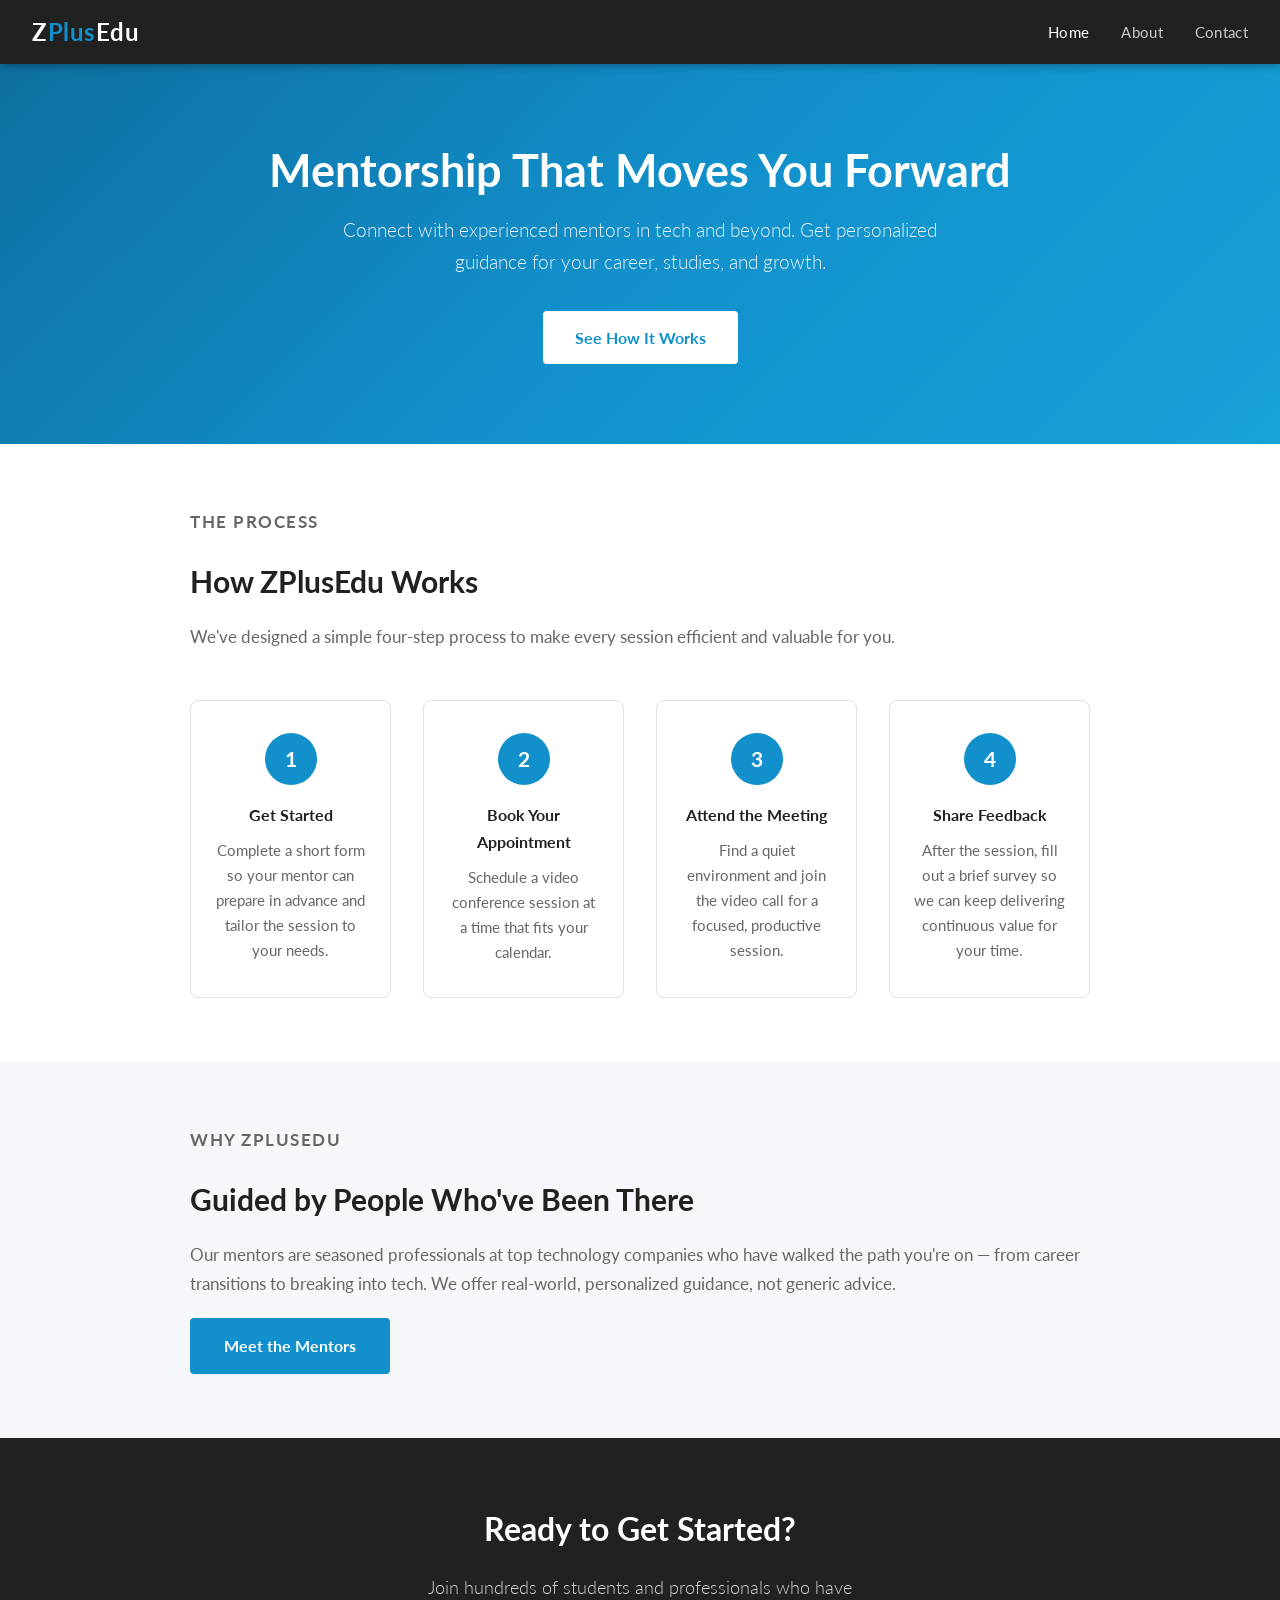
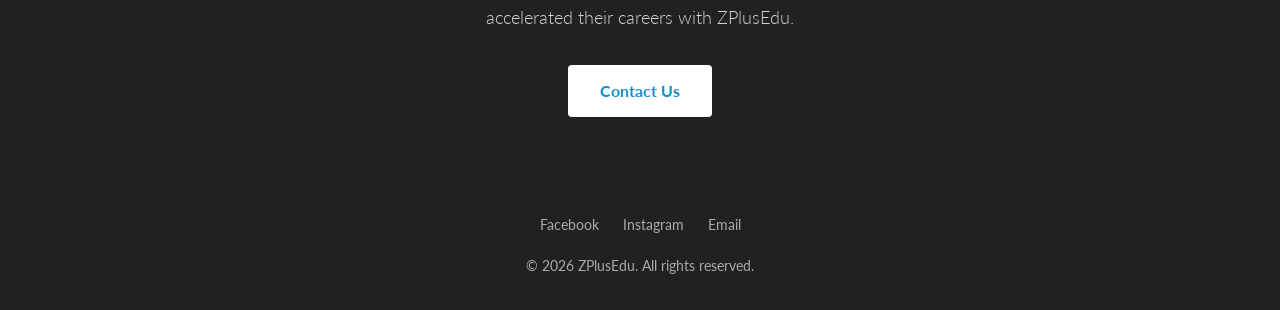
==== index.html @ 2a1ecf47 "init commit" ====
<!DOCTYPE html>
<html lang="en">
<head>
  <meta charset="UTF-8" />
  <meta name="viewport" content="width=device-width, initial-scale=1.0" />
  <title>ZPlusEdu – Mentorship for Students & Professionals</title>
  <meta name="description" content="ZPlusEdu connects students and professionals with experienced mentors for personalized guidance in tech and career development." />
  <link rel="stylesheet" href="css/style.css" />
</head>
<body>

  <!-- NAVBAR -->
  <nav class="navbar">
    <a href="index.html" class="navbar-brand">Z<span>Plus</span>Edu</a>
    <button class="hamburger" aria-label="Toggle menu">
      <span></span><span></span><span></span>
    </button>
    <ul class="nav-links">
      <li><a href="index.html" class="active">Home</a></li>
      <li><a href="about.html">About</a></li>
      <li><a href="contact.html">Contact</a></li>
    </ul>
  </nav>

  <!-- HERO -->
  <section class="hero">
    <h1>Mentorship That Moves You Forward</h1>
    <p>Connect with experienced mentors in tech and beyond. Get personalized guidance for your career, studies, and growth.</p>
    <a href="#how-it-works" class="btn btn-white">See How It Works</a>
  </section>

  <!-- HOW IT WORKS -->
  <section class="section" id="how-it-works">
    <div class="container">
      <p class="section-label">The Process</p>
      <h2>How ZPlusEdu Works</h2>
      <p>We've designed a simple four-step process to make every session efficient and valuable for you.</p>

      <div class="steps-grid">

        <div class="step-card">
          <div class="step-number">1</div>
          <h3>Get Started</h3>
          <p>Complete a short form so your mentor can prepare in advance and tailor the session to your needs.</p>
        </div>

        <div class="step-card">
          <div class="step-number">2</div>
          <h3>Book Your Appointment</h3>
          <p>Schedule a video conference session at a time that fits your calendar.</p>
        </div>

        <div class="step-card">
          <div class="step-number">3</div>
          <h3>Attend the Meeting</h3>
          <p>Find a quiet environment and join the video call for a focused, productive session.</p>
        </div>

        <div class="step-card">
          <div class="step-number">4</div>
          <h3>Share Feedback</h3>
          <p>After the session, fill out a brief survey so we can keep delivering continuous value for your time.</p>
        </div>

      </div>
    </div>
  </section>

  <!-- ABOUT SNIPPET -->
  <section class="section section-alt">
    <div class="container">
      <p class="section-label">Why ZPlusEdu</p>
      <h2>Guided by People Who've Been There</h2>
      <p>Our mentors are seasoned professionals at top technology companies who have walked the path you're on — from career transitions to breaking into tech. We offer real-world, personalized guidance, not generic advice.</p>
      <a href="about.html" class="btn btn-primary">Meet the Mentors</a>
    </div>
  </section>

  <!-- CTA -->
  <section class="cta-section">
    <h2>Ready to Get Started?</h2>
    <p>Join hundreds of students and professionals who have accelerated their careers with ZPlusEdu.</p>
    <a href="contact.html" class="btn btn-white">Contact Us</a>
  </section>

  <!-- FOOTER -->
  <footer>
    <div class="social-links">
      <a href="https://www.facebook.com/zplusedu/" target="_blank" rel="noopener">Facebook</a>
      <a href="https://www.instagram.com/zplusedu/" target="_blank" rel="noopener">Instagram</a>
      <a href="mailto:zplusedu@gmail.com">Email</a>
    </div>
    <p>&copy; 2026 ZPlusEdu. All rights reserved.</p>
  </footer>

  <script src="js/main.js"></script>
</body>
</html>
---- css/style.css ----
/* ===== ZPlusEdu - Global Styles ===== */
@import url('https://fonts.googleapis.com/css2?family=Lato:wght@300;400;700&display=swap');

:root {
  --primary: #1290CB;
  --primary-dark: #0e6fa0;
  --dark: #212121;
  --light-bg: #f5f7fa;
  --white: #ffffff;
  --gray: #666666;
  --border: #e0e0e0;
}

* {
  margin: 0;
  padding: 0;
  box-sizing: border-box;
}

body {
  font-family: 'Lato', sans-serif;
  font-weight: 400;
  color: var(--dark);
  background: var(--white);
  line-height: 1.7;
}

a {
  color: var(--primary);
  text-decoration: none;
  transition: color 0.2s;
}

a:hover {
  color: var(--primary-dark);
}

/* ===== NAVBAR ===== */
.navbar {
  background: var(--dark);
  padding: 0 2rem;
  display: flex;
  align-items: center;
  justify-content: space-between;
  height: 64px;
  position: sticky;
  top: 0;
  z-index: 100;
  box-shadow: 0 2px 8px rgba(0,0,0,0.3);
}

.navbar-brand {
  color: var(--white);
  font-size: 1.5rem;
  font-weight: 700;
  letter-spacing: 0.5px;
}

.navbar-brand span {
  color: var(--primary);
}

.nav-links {
  display: flex;
  list-style: none;
  gap: 2rem;
}

.nav-links a {
  color: #ccc;
  font-weight: 400;
  font-size: 0.95rem;
  letter-spacing: 0.3px;
  transition: color 0.2s;
}

.nav-links a:hover,
.nav-links a.active {
  color: var(--white);
}

.hamburger {
  display: none;
  flex-direction: column;
  gap: 5px;
  cursor: pointer;
  background: none;
  border: none;
  padding: 4px;
}

.hamburger span {
  display: block;
  width: 24px;
  height: 2px;
  background: var(--white);
  border-radius: 2px;
  transition: 0.3s;
}

/* ===== HERO ===== */
.hero {
  background: linear-gradient(135deg, #0e6fa0 0%, #1290CB 50%, #17a2d8 100%);
  color: var(--white);
  text-align: center;
  padding: 80px 2rem;
}

.hero h1 {
  font-size: 2.8rem;
  font-weight: 700;
  margin-bottom: 1rem;
  line-height: 1.2;
}

.hero p {
  font-size: 1.2rem;
  font-weight: 300;
  max-width: 600px;
  margin: 0 auto 2rem;
  opacity: 0.9;
}

.btn {
  display: inline-block;
  padding: 0.8rem 2rem;
  border-radius: 4px;
  font-size: 1rem;
  font-weight: 700;
  transition: all 0.2s;
  cursor: pointer;
}

.btn-white {
  background: var(--white);
  color: var(--primary);
}

.btn-white:hover {
  background: #f0f0f0;
  color: var(--primary-dark);
}

.btn-primary {
  background: var(--primary);
  color: var(--white);
  border: 2px solid var(--primary);
}

.btn-primary:hover {
  background: var(--primary-dark);
  border-color: var(--primary-dark);
  color: var(--white);
}

/* ===== SECTIONS ===== */
.section {
  padding: 64px 2rem;
}

.section-alt {
  background: var(--light-bg);
}

.container {
  max-width: 900px;
  margin: 0 auto;
}

.section-label {
  color: var(--primary);
  font-size: 0.85rem;
  font-weight: 700;
  text-transform: uppercase;
  letter-spacing: 1.5px;
  margin-bottom: 0.5rem;
}

.section h2 {
  font-size: 1.9rem;
  font-weight: 700;
  margin-bottom: 1rem;
  color: var(--dark);
}

.section p {
  color: var(--gray);
  font-size: 1.05rem;
  margin-bottom: 1.2rem;
}

/* ===== STEPS ===== */
.steps-grid {
  display: grid;
  grid-template-columns: repeat(auto-fit, minmax(200px, 1fr));
  gap: 2rem;
  margin-top: 3rem;
}

.step-card {
  background: var(--white);
  border: 1px solid var(--border);
  border-radius: 8px;
  padding: 2rem 1.5rem;
  text-align: center;
  transition: box-shadow 0.2s, transform 0.2s;
}

.step-card:hover {
  box-shadow: 0 8px 24px rgba(18,144,203,0.12);
  transform: translateY(-3px);
}

.step-number {
  width: 52px;
  height: 52px;
  border-radius: 50%;
  background: var(--primary);
  color: var(--white);
  font-size: 1.3rem;
  font-weight: 700;
  display: flex;
  align-items: center;
  justify-content: center;
  margin: 0 auto 1rem;
}

.step-card h3 {
  font-size: 1rem;
  font-weight: 700;
  margin-bottom: 0.6rem;
  color: var(--dark);
}

.step-card p {
  font-size: 0.92rem;
  color: var(--gray);
  margin: 0;
}

/* ===== CTA SECTION ===== */
.cta-section {
  background: var(--dark);
  color: var(--white);
  text-align: center;
  padding: 64px 2rem;
}

.cta-section h2 {
  font-size: 2rem;
  font-weight: 700;
  margin-bottom: 1rem;
}

.cta-section p {
  font-size: 1.1rem;
  font-weight: 300;
  opacity: 0.8;
  margin-bottom: 2rem;
  max-width: 500px;
  margin-left: auto;
  margin-right: auto;
}

/* ===== TEAM CARDS ===== */
.team-grid {
  display: grid;
  grid-template-columns: repeat(auto-fit, minmax(300px, 1fr));
  gap: 2rem;
  margin-top: 3rem;
}

.team-card {
  background: var(--white);
  border: 1px solid var(--border);
  border-radius: 8px;
  padding: 2rem;
  transition: box-shadow 0.2s;
}

.team-card:hover {
  box-shadow: 0 8px 24px rgba(0,0,0,0.08);
}

.team-avatar {
  width: 72px;
  height: 72px;
  border-radius: 50%;
  background: var(--primary);
  color: var(--white);
  font-size: 1.8rem;
  font-weight: 700;
  display: flex;
  align-items: center;
  justify-content: center;
  margin-bottom: 1rem;
}

.team-card h3 {
  font-size: 1.2rem;
  font-weight: 700;
  margin-bottom: 0.3rem;
}

.team-card blockquote {
  font-style: italic;
  color: var(--primary);
  font-size: 0.95rem;
  border-left: 3px solid var(--primary);
  padding-left: 1rem;
  margin: 1rem 0;
}

.team-card p {
  font-size: 0.95rem;
  color: var(--gray);
}

/* ===== CONTACT PAGE ===== */
.contact-grid {
  display: grid;
  grid-template-columns: 1fr 1fr;
  gap: 3rem;
  margin-top: 2rem;
}

.contact-item {
  display: flex;
  align-items: center;
  gap: 1rem;
  margin-bottom: 1.5rem;
}

.contact-icon {
  width: 44px;
  height: 44px;
  border-radius: 50%;
  background: var(--primary);
  color: var(--white);
  display: flex;
  align-items: center;
  justify-content: center;
  font-size: 1.1rem;
  flex-shrink: 0;
}

.contact-item p {
  margin: 0;
  font-size: 0.95rem;
  color: var(--gray);
}

.contact-item a {
  font-weight: 700;
  display: block;
}

.contact-form {
  background: var(--light-bg);
  padding: 2rem;
  border-radius: 8px;
}

.contact-form h3 {
  font-size: 1.2rem;
  font-weight: 700;
  margin-bottom: 1.5rem;
}

.form-group {
  margin-bottom: 1.2rem;
}

.form-group label {
  display: block;
  font-size: 0.88rem;
  font-weight: 700;
  margin-bottom: 0.4rem;
  color: var(--dark);
}

.form-group input,
.form-group textarea,
.form-group select {
  width: 100%;
  padding: 0.7rem 1rem;
  border: 1px solid var(--border);
  border-radius: 4px;
  font-family: 'Lato', sans-serif;
  font-size: 0.95rem;
  color: var(--dark);
  background: var(--white);
  transition: border-color 0.2s;
}

.form-group input:focus,
.form-group textarea:focus,
.form-group select:focus {
  outline: none;
  border-color: var(--primary);
}

.form-group textarea {
  resize: vertical;
  min-height: 120px;
}

/* ===== PAGE HERO (inner pages) ===== */
.page-hero {
  background: linear-gradient(135deg, #0e6fa0 0%, #1290CB 100%);
  color: var(--white);
  padding: 56px 2rem;
  text-align: center;
}

.page-hero h1 {
  font-size: 2.2rem;
  font-weight: 700;
  margin-bottom: 0.5rem;
}

.page-hero p {
  font-weight: 300;
  opacity: 0.85;
  font-size: 1.05rem;
}

/* ===== FOOTER ===== */
footer {
  background: var(--dark);
  color: #aaa;
  text-align: center;
  padding: 2rem;
  font-size: 0.9rem;
}

footer a {
  color: var(--primary);
}

.social-links {
  display: flex;
  justify-content: center;
  gap: 1.5rem;
  margin-bottom: 1rem;
}

.social-links a {
  color: #aaa;
  font-size: 0.9rem;
  transition: color 0.2s;
}

.social-links a:hover {
  color: var(--white);
}

/* ===== RESPONSIVE ===== */
@media (max-width: 767px) {
  .hero h1 { font-size: 2rem; }
  .hero p { font-size: 1rem; }

  .nav-links {
    display: none;
    flex-direction: column;
    position: absolute;
    top: 64px;
    left: 0; right: 0;
    background: var(--dark);
    padding: 1rem 2rem 2rem;
    gap: 1.2rem;
  }

  .nav-links.open {
    display: flex;
  }

  .hamburger { display: flex; }

  .contact-grid {
    grid-template-columns: 1fr;
  }

  .steps-grid {
    grid-template-columns: 1fr 1fr;
  }
}

@media (max-width: 479px) {
  .steps-grid {
    grid-template-columns: 1fr;
  }
  .hero h1 { font-size: 1.7rem; }
}
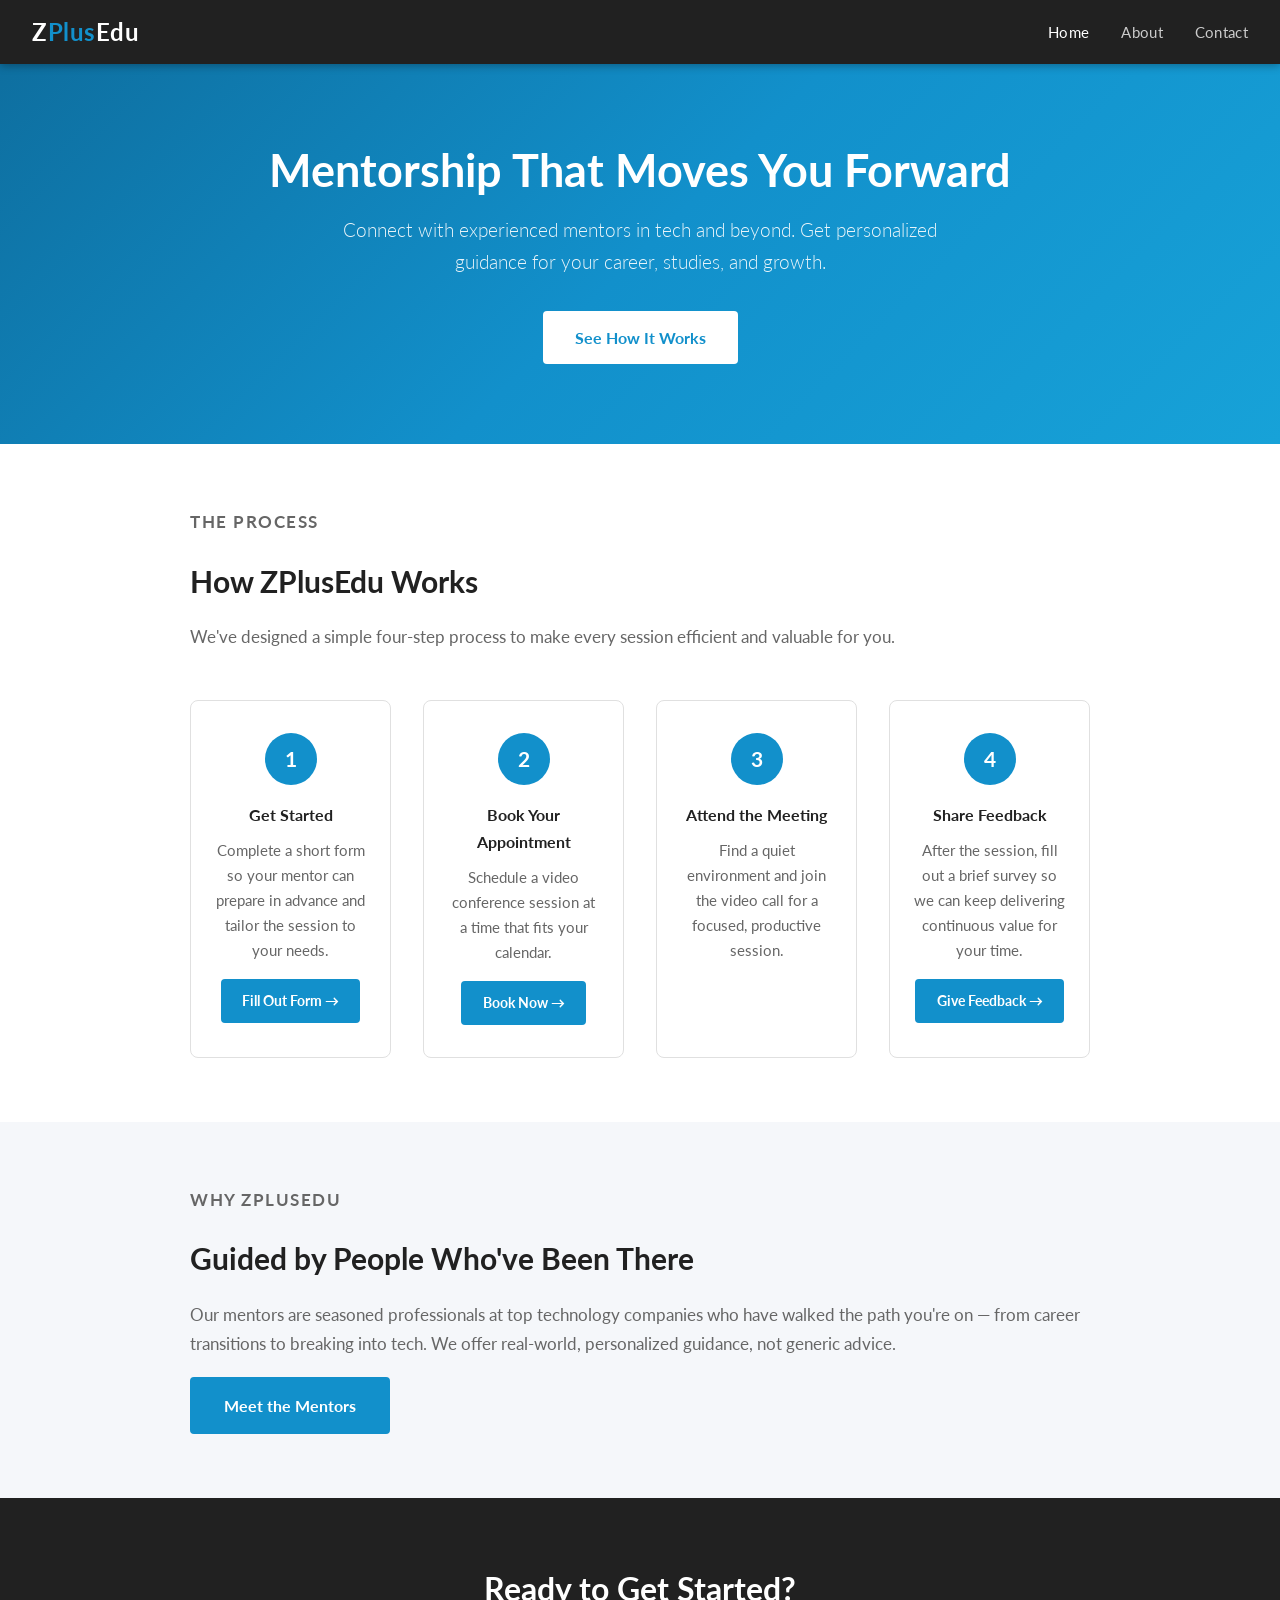
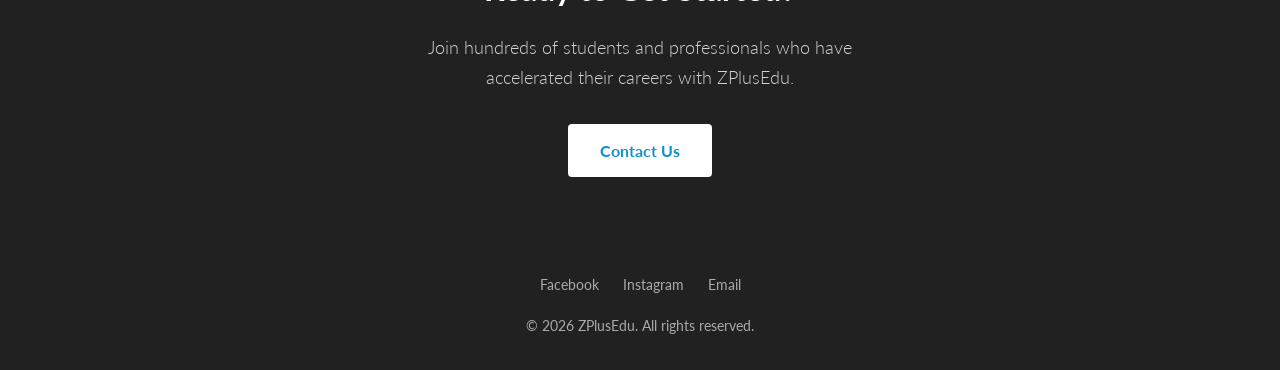
==== commit 51b43c2a: "Add Google Forms and Calendly links to step cards - Step 1: intake Google Form - Step 2: Calendly bo" ====
--- a/index.html
+++ b/index.html
@@ -42,12 +42,14 @@
           <div class="step-number">1</div>
           <h3>Get Started</h3>
           <p>Complete a short form so your mentor can prepare in advance and tailor the session to your needs.</p>
+          <a href="https://docs.google.com/forms/d/e/1FAIpQLScV7axWLC_OLNufkw_f255kILnCEydoluJ_lVAcC6fFgnAMPQ/viewform" target="_blank" rel="noopener" class="btn btn-primary" style="margin-top:1rem; font-size:0.88rem; padding:0.5rem 1.2rem;">Fill Out Form →</a>
         </div>
 
         <div class="step-card">
           <div class="step-number">2</div>
           <h3>Book Your Appointment</h3>
           <p>Schedule a video conference session at a time that fits your calendar.</p>
+          <a href="https://calendly.com/gaganmani90/30min" target="_blank" rel="noopener" class="btn btn-primary" style="margin-top:1rem; font-size:0.88rem; padding:0.5rem 1.2rem;">Book Now →</a>
         </div>
 
         <div class="step-card">
@@ -60,6 +62,7 @@
           <div class="step-number">4</div>
           <h3>Share Feedback</h3>
           <p>After the session, fill out a brief survey so we can keep delivering continuous value for your time.</p>
+          <a href="https://docs.google.com/forms/d/e/1FAIpQLSdU-aodXJIhE95sFFNBmiVGt4M1LLg252wgssLHW7nbyc6kIQ/viewform" target="_blank" rel="noopener" class="btn btn-primary" style="margin-top:1rem; font-size:0.88rem; padding:0.5rem 1.2rem;">Give Feedback →</a>
         </div>
 
       </div>
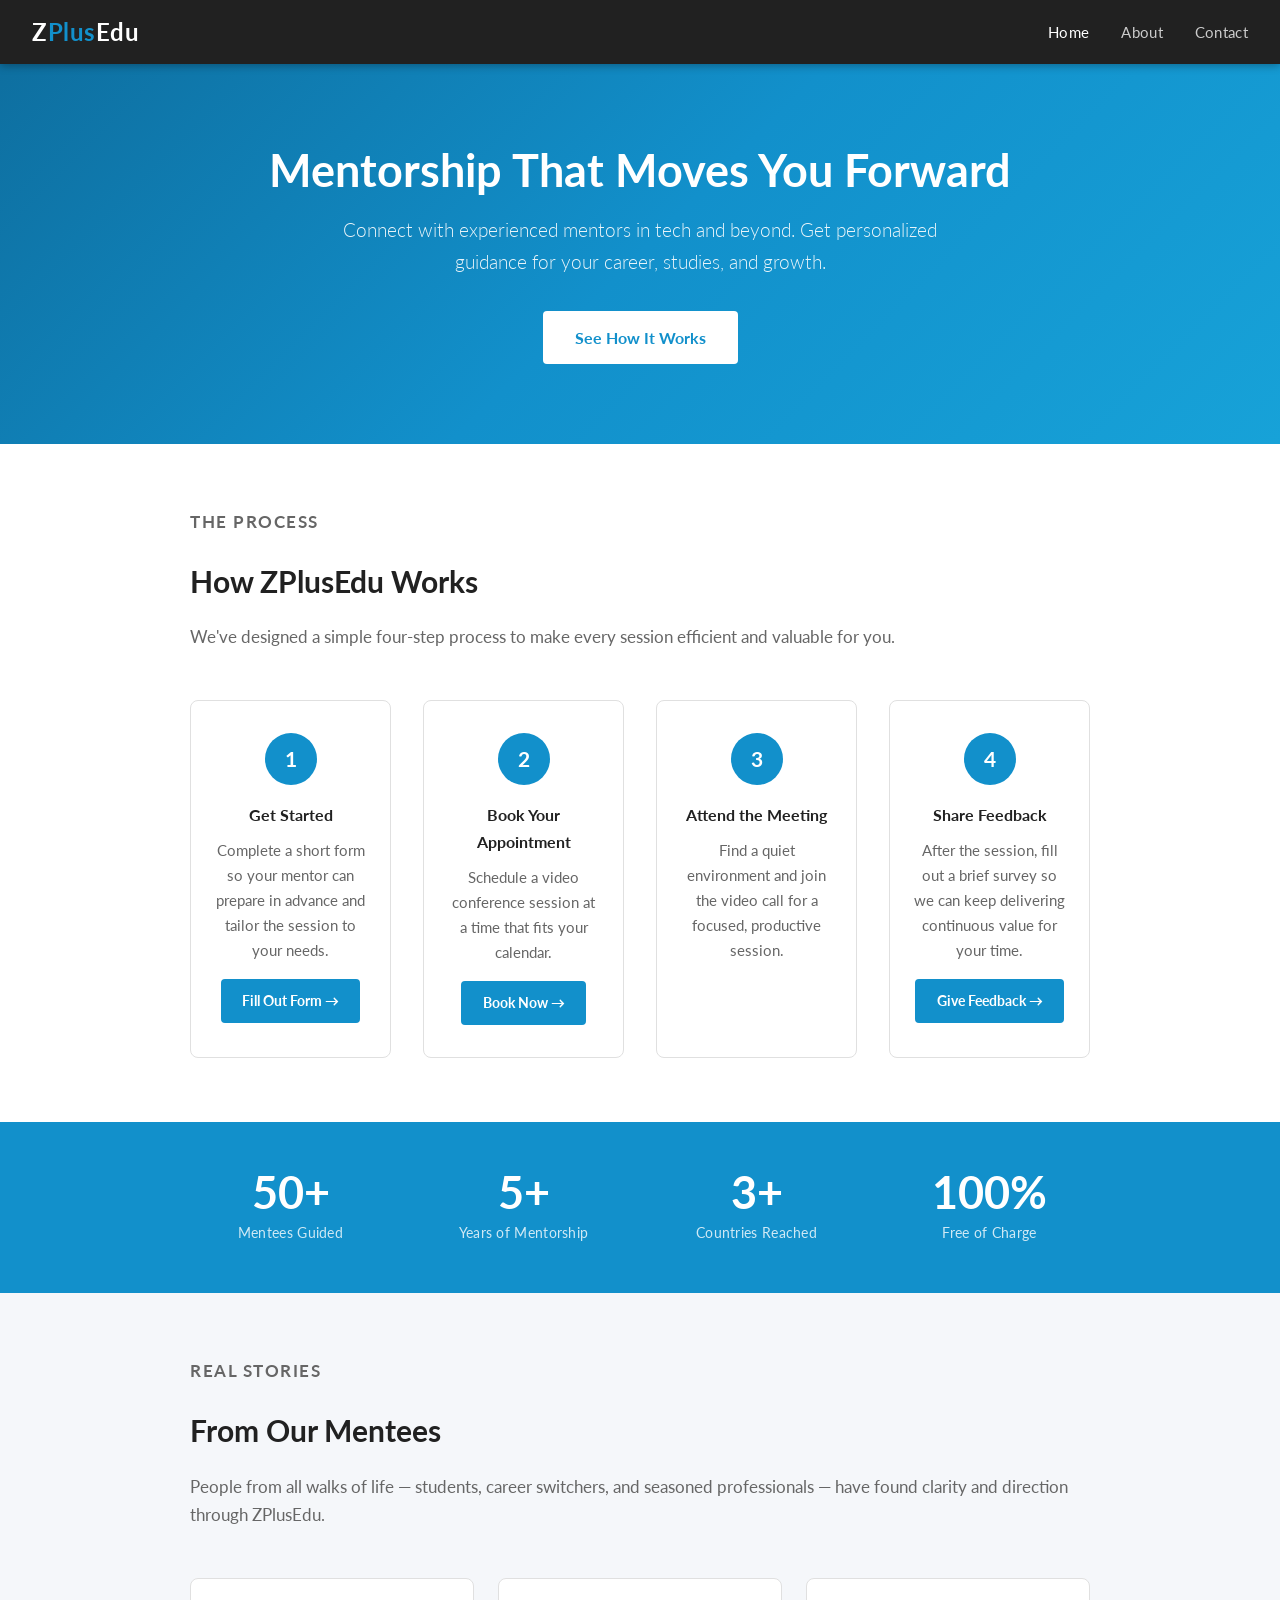
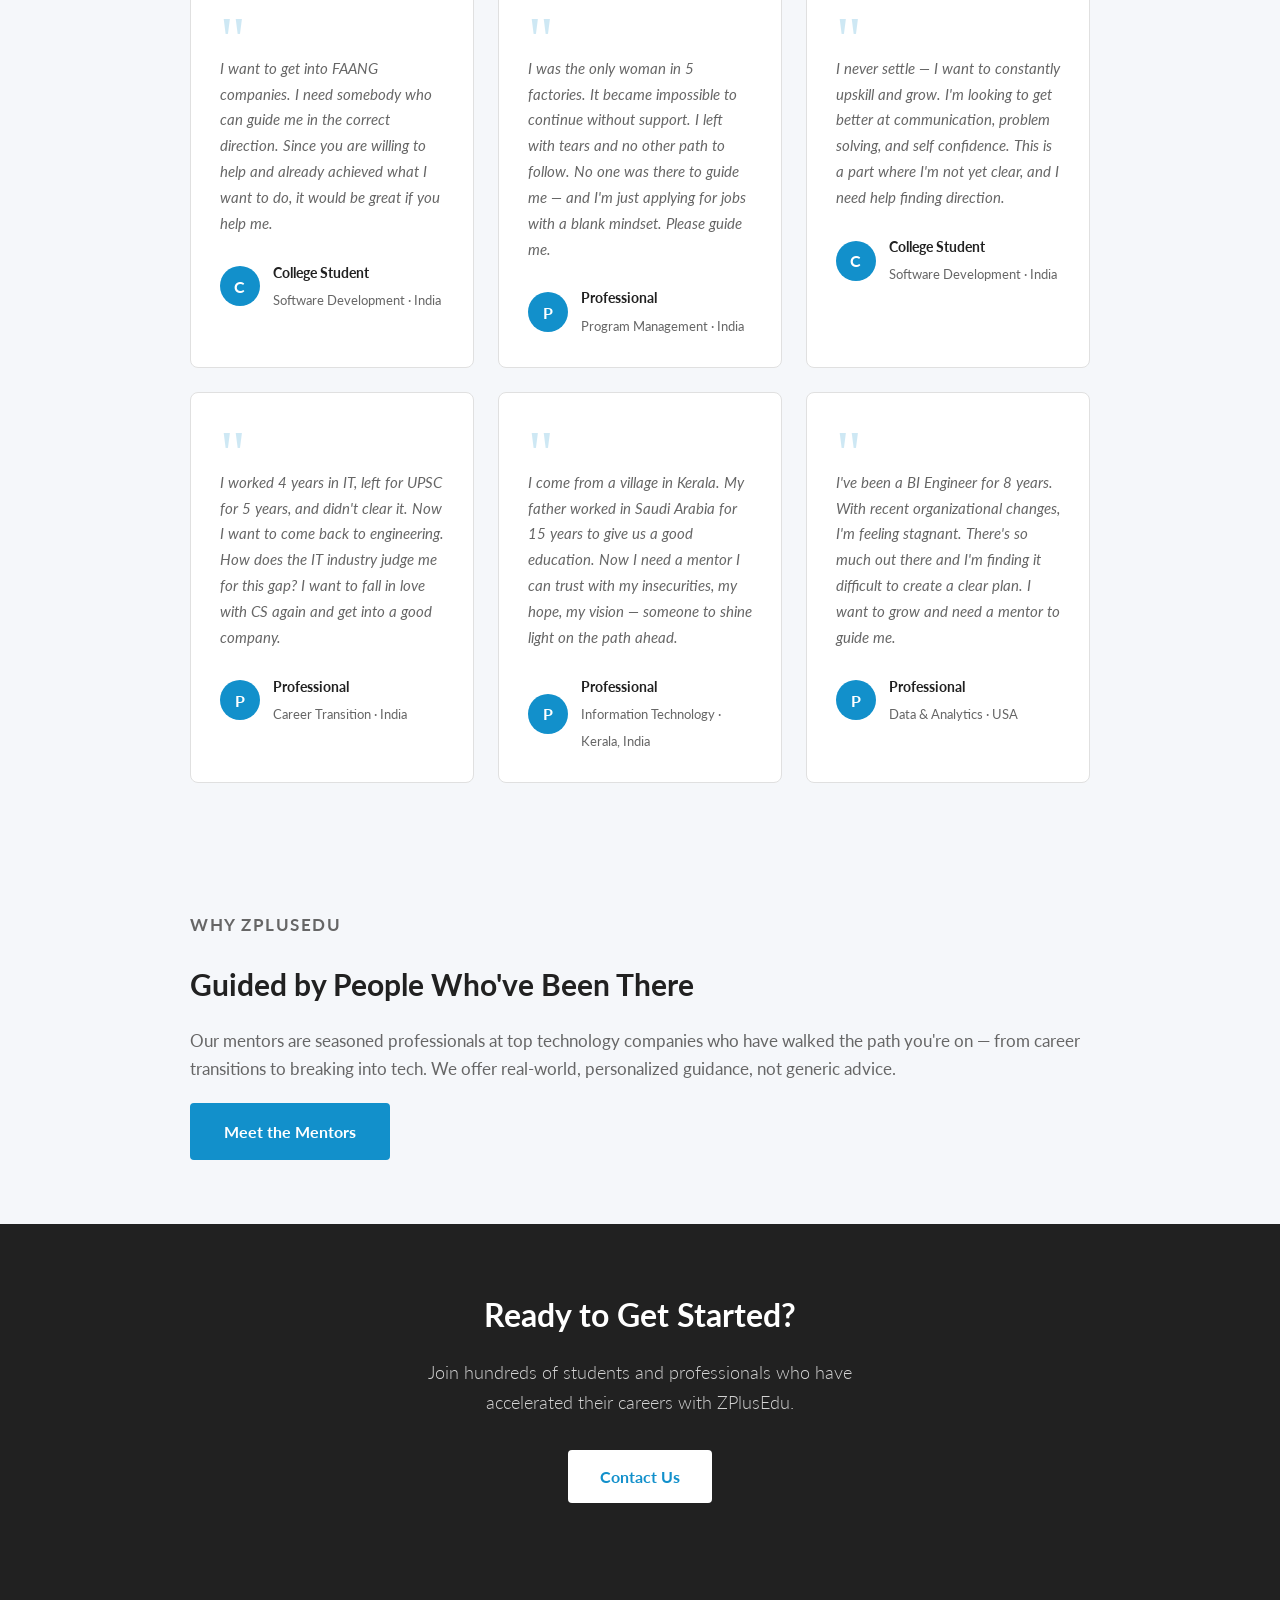
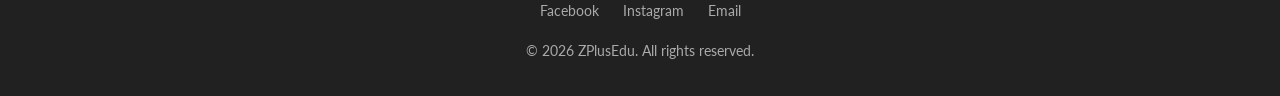
==== commit 6164d13d: "Add stats section to homepage" ====
--- a/index.html
+++ b/index.html
@@ -69,6 +69,115 @@
     </div>
   </section>
 
+  <!-- STATS -->
+  <section class="stats-section">
+    <div class="container">
+      <div class="stats-grid">
+        <div class="stat-item">
+          <div class="stat-number">50+</div>
+          <div class="stat-label">Mentees Guided</div>
+        </div>
+        <div class="stat-item">
+          <div class="stat-number">5+</div>
+          <div class="stat-label">Years of Mentorship</div>
+        </div>
+        <div class="stat-item">
+          <div class="stat-number">3+</div>
+          <div class="stat-label">Countries Reached</div>
+        </div>
+        <div class="stat-item">
+          <div class="stat-number">100%</div>
+          <div class="stat-label">Free of Charge</div>
+        </div>
+      </div>
+    </div>
+  </section>
+
+  <!-- TESTIMONIALS -->
+  <section class="section section-alt" id="testimonials">
+    <div class="container">
+      <p class="section-label">Real Stories</p>
+      <h2>From Our Mentees</h2>
+      <p>People from all walks of life — students, career switchers, and seasoned professionals — have found clarity and direction through ZPlusEdu.</p>
+
+      <div class="testimonials-grid">
+
+        <div class="testimonial-card">
+          <div class="testimonial-quote">"</div>
+          <p>I want to get into FAANG companies. I need somebody who can guide me in the correct direction. Since you are willing to help and already achieved what I want to do, it would be great if you help me.</p>
+          <div class="testimonial-meta">
+            <div class="testimonial-avatar">C</div>
+            <div>
+              <strong>College Student</strong>
+              <span>Software Development · India</span>
+            </div>
+          </div>
+        </div>
+
+        <div class="testimonial-card">
+          <div class="testimonial-quote">"</div>
+          <p>I was the only woman in 5 factories. It became impossible to continue without support. I left with tears and no other path to follow. No one was there to guide me — and I'm just applying for jobs with a blank mindset. Please guide me.</p>
+          <div class="testimonial-meta">
+            <div class="testimonial-avatar">P</div>
+            <div>
+              <strong>Professional</strong>
+              <span>Program Management · India</span>
+            </div>
+          </div>
+        </div>
+
+        <div class="testimonial-card">
+          <div class="testimonial-quote">"</div>
+          <p>I never settle — I want to constantly upskill and grow. I'm looking to get better at communication, problem solving, and self confidence. This is a part where I'm not yet clear, and I need help finding direction.</p>
+          <div class="testimonial-meta">
+            <div class="testimonial-avatar">C</div>
+            <div>
+              <strong>College Student</strong>
+              <span>Software Development · India</span>
+            </div>
+          </div>
+        </div>
+
+        <div class="testimonial-card">
+          <div class="testimonial-quote">"</div>
+          <p>I worked 4 years in IT, left for UPSC for 5 years, and didn't clear it. Now I want to come back to engineering. How does the IT industry judge me for this gap? I want to fall in love with CS again and get into a good company.</p>
+          <div class="testimonial-meta">
+            <div class="testimonial-avatar">P</div>
+            <div>
+              <strong>Professional</strong>
+              <span>Career Transition · India</span>
+            </div>
+          </div>
+        </div>
+
+        <div class="testimonial-card">
+          <div class="testimonial-quote">"</div>
+          <p>I come from a village in Kerala. My father worked in Saudi Arabia for 15 years to give us a good education. Now I need a mentor I can trust with my insecurities, my hope, my vision — someone to shine light on the path ahead.</p>
+          <div class="testimonial-meta">
+            <div class="testimonial-avatar">P</div>
+            <div>
+              <strong>Professional</strong>
+              <span>Information Technology · Kerala, India</span>
+            </div>
+          </div>
+        </div>
+
+        <div class="testimonial-card">
+          <div class="testimonial-quote">"</div>
+          <p>I've been a BI Engineer for 8 years. With recent organizational changes, I'm feeling stagnant. There's so much out there and I'm finding it difficult to create a clear plan. I want to grow and need a mentor to guide me.</p>
+          <div class="testimonial-meta">
+            <div class="testimonial-avatar">P</div>
+            <div>
+              <strong>Professional</strong>
+              <span>Data & Analytics · USA</span>
+            </div>
+          </div>
+        </div>
+
+      </div>
+    </div>
+  </section>
+
   <!-- ABOUT SNIPPET -->
   <section class="section section-alt">
     <div class="container">
--- a/css/style.css
+++ b/css/style.css
@@ -260,6 +260,110 @@
   max-width: 500px;
   margin-left: auto;
   margin-right: auto;
+}
+
+/* ===== STATS ===== */
+.stats-section {
+  background: var(--primary);
+  padding: 48px 2rem;
+}
+
+.stats-grid {
+  display: grid;
+  grid-template-columns: repeat(4, 1fr);
+  gap: 2rem;
+  text-align: center;
+}
+
+.stat-number {
+  font-size: 2.8rem;
+  font-weight: 700;
+  color: var(--white);
+  line-height: 1;
+  margin-bottom: 0.4rem;
+}
+
+.stat-label {
+  font-size: 0.9rem;
+  color: rgba(255,255,255,0.8);
+  font-weight: 400;
+  letter-spacing: 0.3px;
+}
+
+@media (max-width: 600px) {
+  .stats-grid {
+    grid-template-columns: repeat(2, 1fr);
+  }
+}
+
+/* ===== TESTIMONIALS ===== */
+.testimonials-grid {
+  display: grid;
+  grid-template-columns: repeat(auto-fit, minmax(280px, 1fr));
+  gap: 1.5rem;
+  margin-top: 3rem;
+}
+
+.testimonial-card {
+  background: var(--white);
+  border: 1px solid var(--border);
+  border-radius: 8px;
+  padding: 1.8rem;
+  position: relative;
+  transition: box-shadow 0.2s, transform 0.2s;
+}
+
+.testimonial-card:hover {
+  box-shadow: 0 8px 24px rgba(18,144,203,0.10);
+  transform: translateY(-2px);
+}
+
+.testimonial-quote {
+  font-size: 4rem;
+  line-height: 1;
+  color: var(--primary);
+  opacity: 0.2;
+  font-family: Georgia, serif;
+  margin-bottom: -1rem;
+}
+
+.testimonial-card > p {
+  font-size: 0.95rem;
+  color: var(--gray);
+  font-style: italic;
+  margin-bottom: 1.5rem;
+  line-height: 1.7;
+}
+
+.testimonial-meta {
+  display: flex;
+  align-items: center;
+  gap: 0.8rem;
+}
+
+.testimonial-avatar {
+  width: 40px;
+  height: 40px;
+  border-radius: 50%;
+  background: var(--primary);
+  color: var(--white);
+  font-size: 1rem;
+  font-weight: 700;
+  display: flex;
+  align-items: center;
+  justify-content: center;
+  flex-shrink: 0;
+}
+
+.testimonial-meta strong {
+  display: block;
+  font-size: 0.9rem;
+  color: var(--dark);
+}
+
+.testimonial-meta span {
+  font-size: 0.82rem;
+  color: var(--gray);
 }
 
 /* ===== TEAM CARDS ===== */
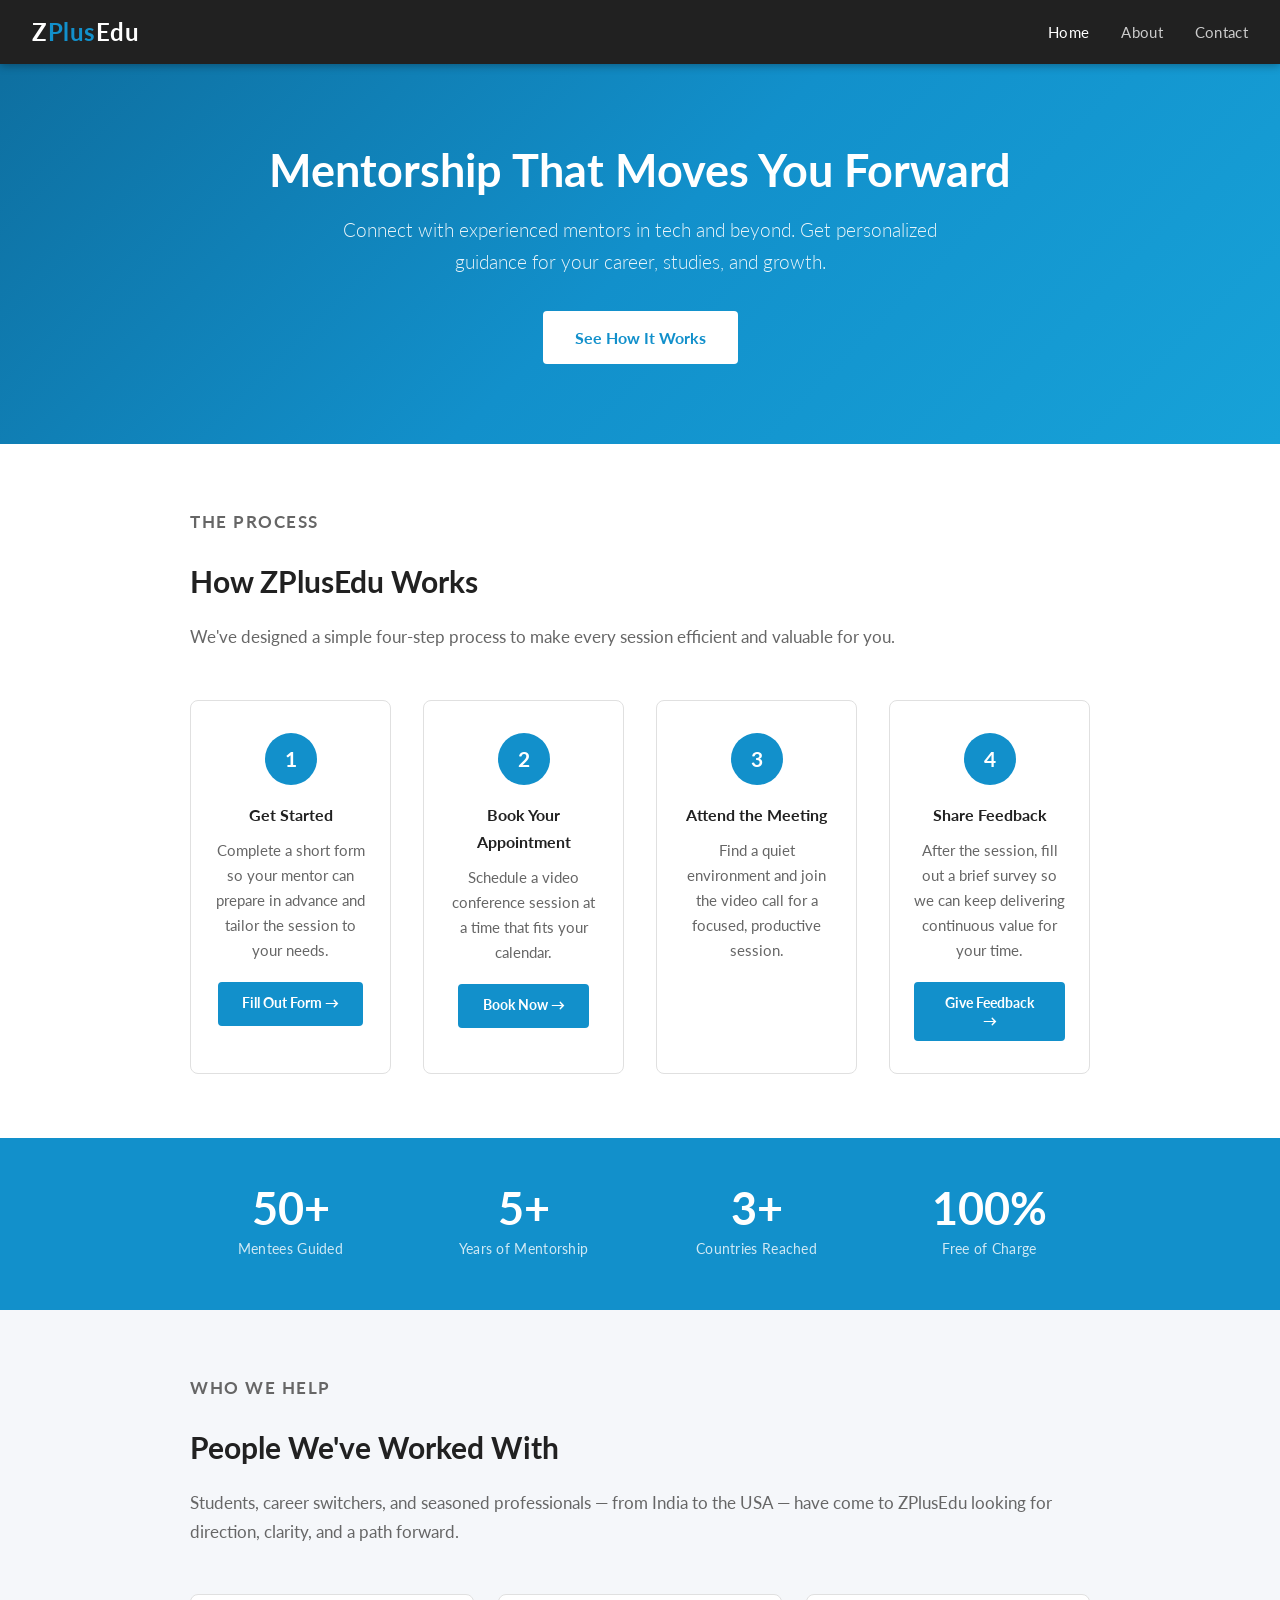
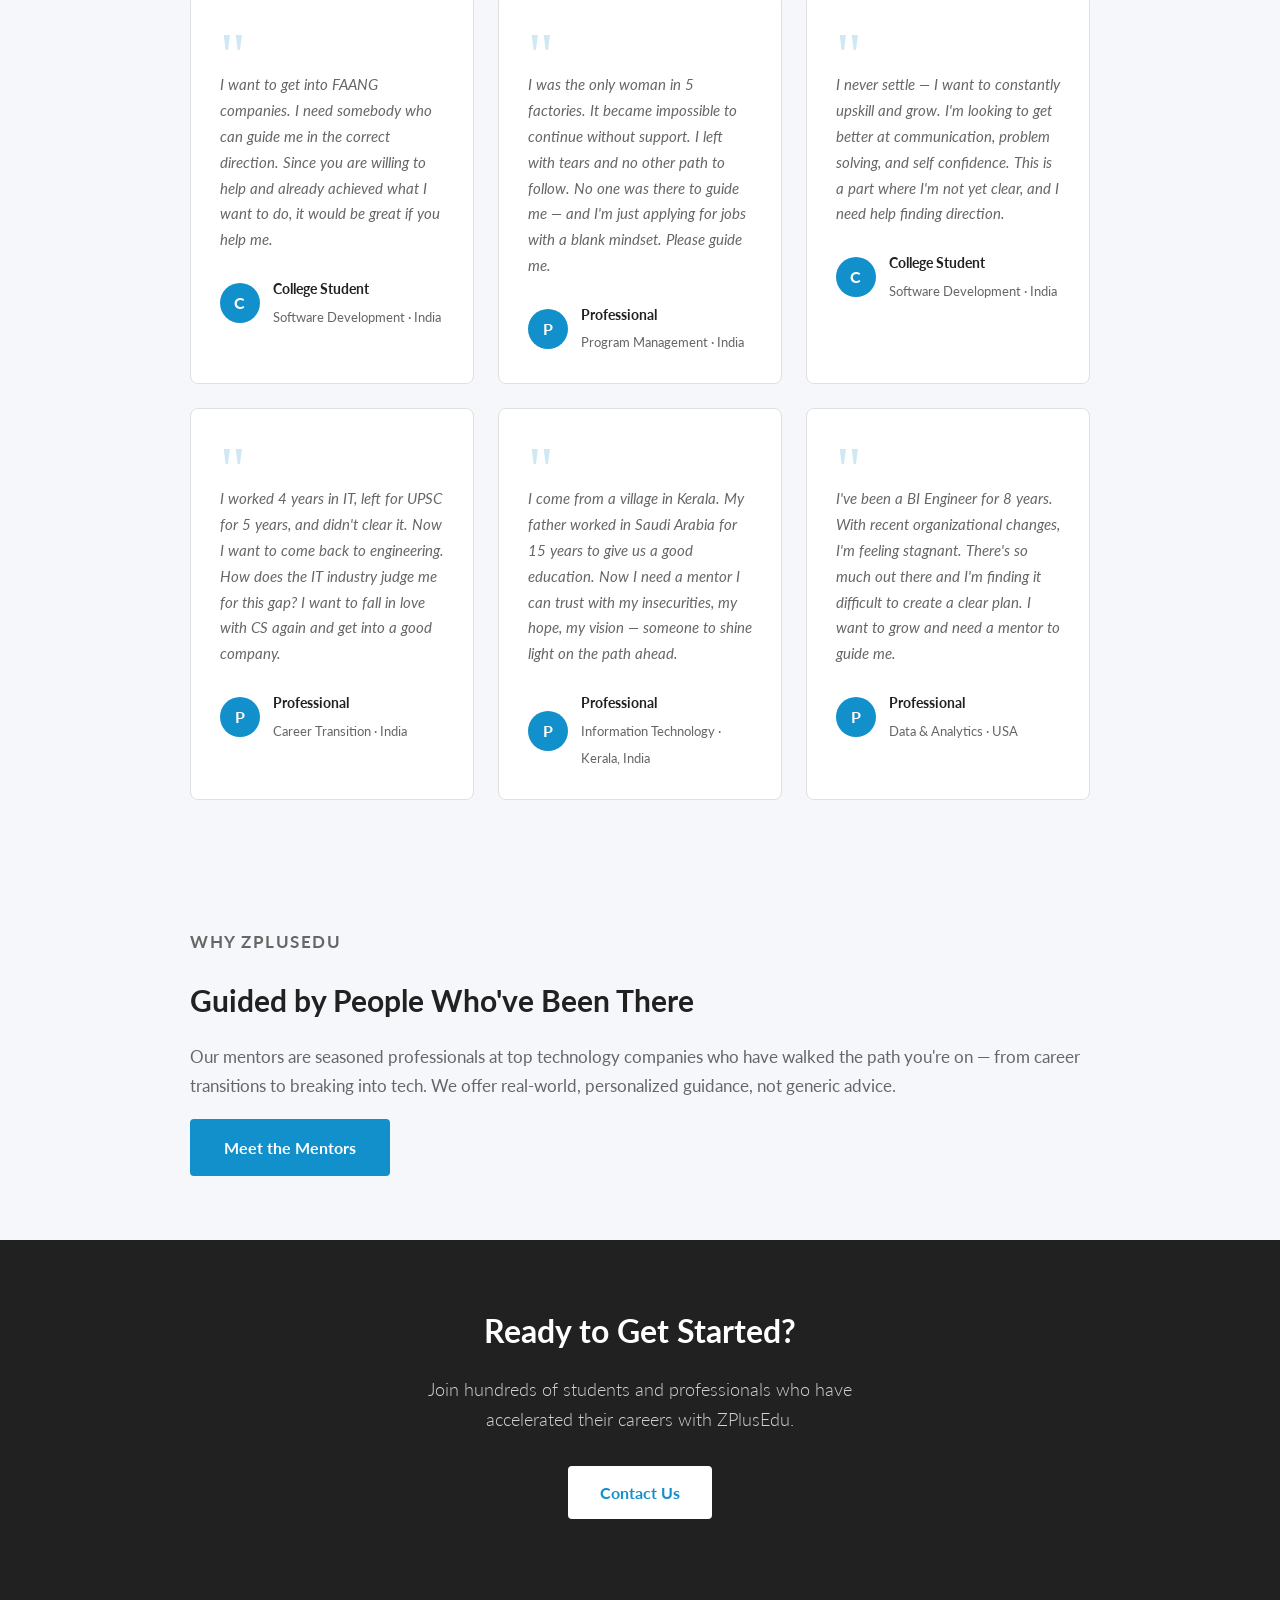
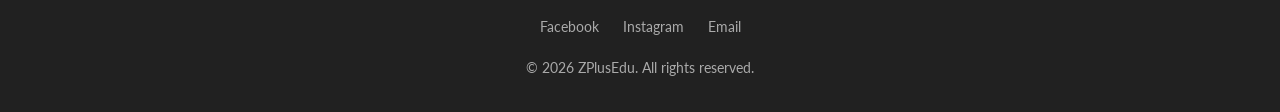
==== commit 46e2981c: "Fix mobile responsiveness and polish across all pages - Fix button duplicate class attribute (merged" ====
--- a/index.html
+++ b/index.html
@@ -5,6 +5,12 @@
   <meta name="viewport" content="width=device-width, initial-scale=1.0" />
   <title>ZPlusEdu – Mentorship for Students & Professionals</title>
   <meta name="description" content="ZPlusEdu connects students and professionals with experienced mentors for personalized guidance in tech and career development." />
+  <meta property="og:title" content="ZPlusEdu – Mentorship for Students & Professionals" />
+  <meta property="og:description" content="Connect with experienced mentors in tech and beyond. Free, personalized guidance for your career and growth." />
+  <meta property="og:type" content="website" />
+  <meta property="og:url" content="https://www.zplusedu.com/" />
+  <meta property="og:image" content="https://www.zplusedu.com/favicon.svg" />
+  <link rel="icon" type="image/svg+xml" href="favicon.svg" />
   <link rel="stylesheet" href="css/style.css" />
 </head>
 <body>
@@ -42,14 +48,14 @@
           <div class="step-number">1</div>
           <h3>Get Started</h3>
           <p>Complete a short form so your mentor can prepare in advance and tailor the session to your needs.</p>
-          <a href="https://docs.google.com/forms/d/e/1FAIpQLScV7axWLC_OLNufkw_f255kILnCEydoluJ_lVAcC6fFgnAMPQ/viewform" target="_blank" rel="noopener" class="btn btn-primary" style="margin-top:1rem; font-size:0.88rem; padding:0.5rem 1.2rem;">Fill Out Form →</a>
+          <a href="https://docs.google.com/forms/d/e/1FAIpQLScV7axWLC_OLNufkw_f255kILnCEydoluJ_lVAcC6fFgnAMPQ/viewform" target="_blank" rel="noopener" class="btn btn-primary btn-card-action">Fill Out Form →</a>
         </div>
 
         <div class="step-card">
           <div class="step-number">2</div>
           <h3>Book Your Appointment</h3>
           <p>Schedule a video conference session at a time that fits your calendar.</p>
-          <a href="https://calendly.com/gaganmani90/30min" target="_blank" rel="noopener" class="btn btn-primary" style="margin-top:1rem; font-size:0.88rem; padding:0.5rem 1.2rem;">Book Now →</a>
+          <a href="https://calendly.com/gaganmani90/30min" target="_blank" rel="noopener" class="btn btn-primary btn-card-action">Book Now →</a>
         </div>
 
         <div class="step-card">
@@ -62,7 +68,7 @@
           <div class="step-number">4</div>
           <h3>Share Feedback</h3>
           <p>After the session, fill out a brief survey so we can keep delivering continuous value for your time.</p>
-          <a href="https://docs.google.com/forms/d/e/1FAIpQLSdU-aodXJIhE95sFFNBmiVGt4M1LLg252wgssLHW7nbyc6kIQ/viewform" target="_blank" rel="noopener" class="btn btn-primary" style="margin-top:1rem; font-size:0.88rem; padding:0.5rem 1.2rem;">Give Feedback →</a>
+          <a href="https://docs.google.com/forms/d/e/1FAIpQLSdU-aodXJIhE95sFFNBmiVGt4M1LLg252wgssLHW7nbyc6kIQ/viewform" target="_blank" rel="noopener" class="btn btn-primary btn-card-action">Give Feedback →</a>
         </div>
 
       </div>
@@ -96,9 +102,9 @@
   <!-- TESTIMONIALS -->
   <section class="section section-alt" id="testimonials">
     <div class="container">
-      <p class="section-label">Real Stories</p>
-      <h2>From Our Mentees</h2>
-      <p>People from all walks of life — students, career switchers, and seasoned professionals — have found clarity and direction through ZPlusEdu.</p>
+      <p class="section-label">Who We Help</p>
+      <h2>People We've Worked With</h2>
+      <p>Students, career switchers, and seasoned professionals — from India to the USA — have come to ZPlusEdu looking for direction, clarity, and a path forward.</p>
 
       <div class="testimonials-grid">
 
--- a/css/style.css
+++ b/css/style.css
@@ -238,6 +238,15 @@
   margin: 0;
 }
 
+.btn-card-action {
+  display: inline-block;
+  margin-top: 1.2rem;
+  font-size: 0.9rem;
+  padding: 0.65rem 1.4rem;
+  min-height: 44px;
+  line-height: 1.2;
+}
+
 /* ===== CTA SECTION ===== */
 .cta-section {
   background: var(--dark);
@@ -294,12 +303,15 @@
   .stats-grid {
     grid-template-columns: repeat(2, 1fr);
   }
+  .stat-number {
+    font-size: 2rem;
+  }
 }
 
 /* ===== TESTIMONIALS ===== */
 .testimonials-grid {
   display: grid;
-  grid-template-columns: repeat(auto-fit, minmax(280px, 1fr));
+  grid-template-columns: repeat(auto-fit, minmax(min(280px, 100%), 1fr));
   gap: 1.5rem;
   margin-top: 3rem;
 }
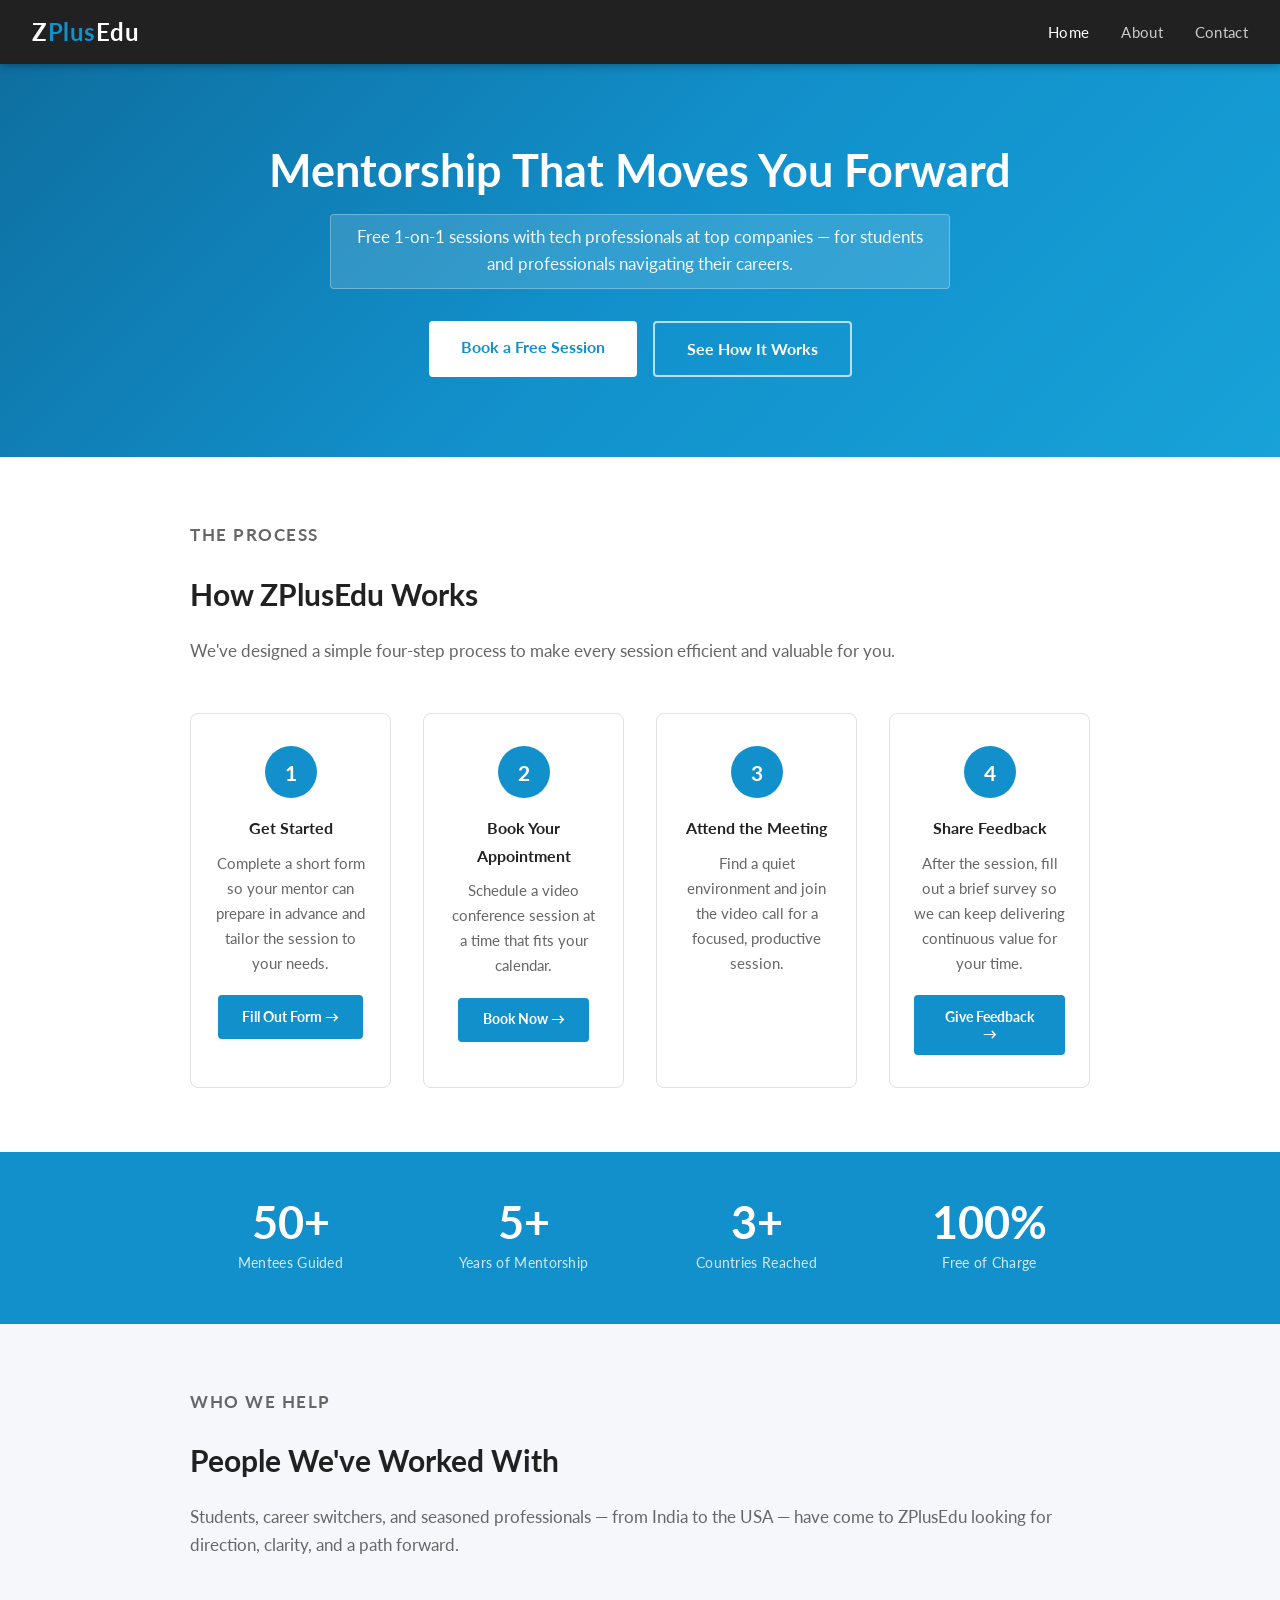
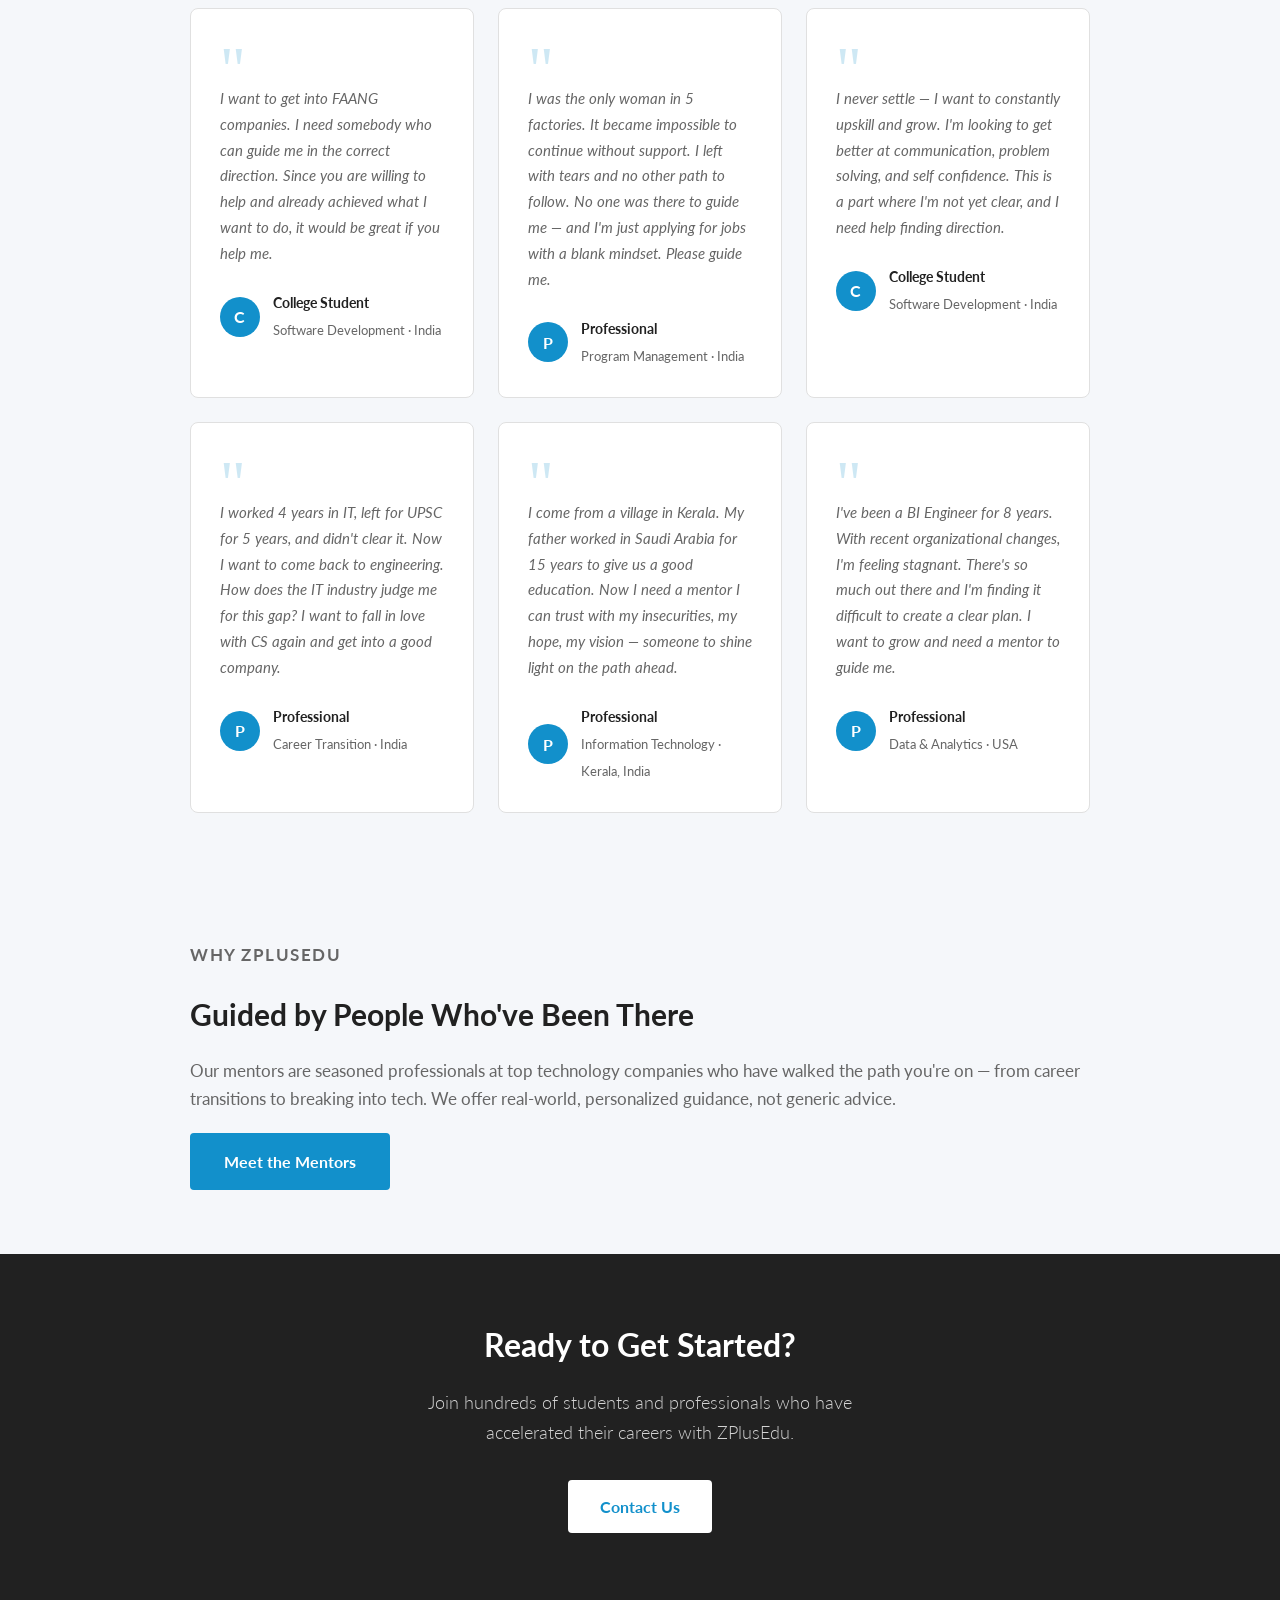
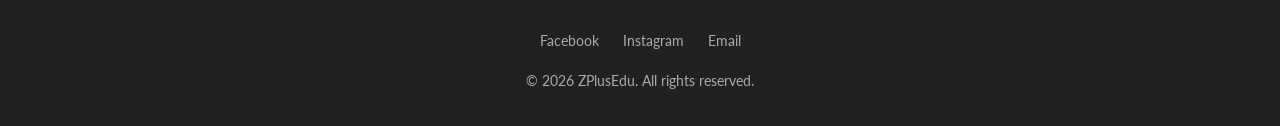
==== commit 7c1d5dd7: "Polish hero section and remove US from tagline" ====
--- a/index.html
+++ b/index.html
@@ -31,8 +31,11 @@
   <!-- HERO -->
   <section class="hero">
     <h1>Mentorship That Moves You Forward</h1>
-    <p>Connect with experienced mentors in tech and beyond. Get personalized guidance for your career, studies, and growth.</p>
-    <a href="#how-it-works" class="btn btn-white">See How It Works</a>
+    <div class="hero-tagline">Free 1-on-1 sessions with tech professionals at top companies — for students and professionals navigating their careers.</div>
+    <div class="hero-buttons">
+      <a href="https://calendly.com/gaganmani90/30min" target="_blank" rel="noopener" class="btn btn-white">Book a Free Session</a>
+      <a href="#how-it-works" class="btn btn-outline">See How It Works</a>
+    </div>
   </section>
 
   <!-- HOW IT WORKS -->
--- a/css/style.css
+++ b/css/style.css
@@ -119,6 +119,40 @@
   max-width: 600px;
   margin: 0 auto 2rem;
   opacity: 0.9;
+}
+
+.hero-tagline {
+  font-size: 1.05rem;
+  font-weight: 400;
+  background: rgba(255,255,255,0.15);
+  border: 1px solid rgba(255,255,255,0.3);
+  border-radius: 4px;
+  display: inline-block;
+  padding: 0.6rem 1.4rem;
+  margin: 0 auto 2rem;
+  max-width: 620px;
+  color: var(--white);
+  opacity: 0.95;
+  line-height: 1.6;
+}
+
+.hero-buttons {
+  display: flex;
+  gap: 1rem;
+  justify-content: center;
+  flex-wrap: wrap;
+}
+
+.btn-outline {
+  background: transparent;
+  color: var(--white);
+  border: 2px solid rgba(255,255,255,0.7);
+}
+
+.btn-outline:hover {
+  background: rgba(255,255,255,0.1);
+  color: var(--white);
+  border-color: var(--white);
 }
 
 .btn {
@@ -575,6 +609,7 @@
 @media (max-width: 767px) {
   .hero h1 { font-size: 2rem; }
   .hero p { font-size: 1rem; }
+  .hero-buttons { flex-direction: column; align-items: center; }
 
   .nav-links {
     display: none;
